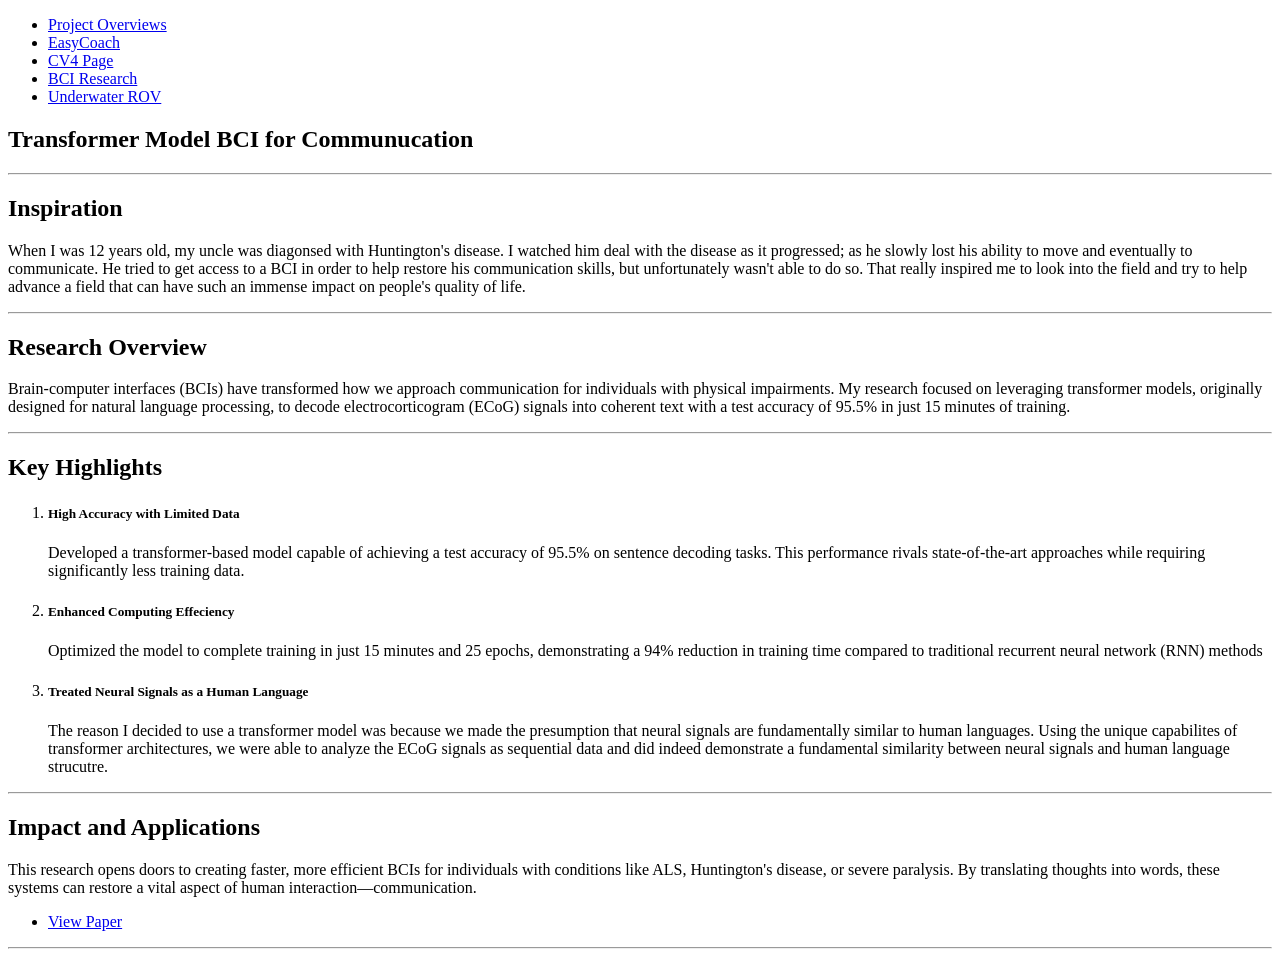
==== BCI.html @ 6c1e5b0b "Add EasyCoach project page and feature on portfolio - New EasyCoach.html with project detail (AI sea" ====
<!DOCTYPE HTML>
<!--
	Massively by HTML5 UP
	html5up.net | @ajlkn
	Free for personal and commercial use under the CCA 3.0 license (html5up.net/license)
-->
<html>
	<head>
		<title>Elements Reference</title>
		<meta charset="utf-8" />
		<meta name="viewport" content="width=device-width, initial-scale=1, user-scalable=no" />
		<link rel="stylesheet" href="assets/css/main.css" />
		<noscript><link rel="stylesheet" href="assets/css/noscript.css" /></noscript>
	</head>
	<body class="is-preload">

		<!-- Wrapper -->
			<div id="wrapper">

				<!-- Header -->
					<header id="header">
					</header>

				<!-- Nav -->
					<nav id="nav">
						<ul class="links">
							<li><a href="index.html">Project Overviews</a></li>
							<li><a href="EasyCoach.html">EasyCoach</a></li>
							<li><a href="CV4.html">CV4 Page</a></li>
							<li class="active"><a href="BCI.html">BCI Research</a></li>
							<li><a href="UROV.html"> Underwater ROV</a></li>
						</ul>
					</nav>

				<!-- Main -->
					<div id="main">

						<!-- Post -->
							<section class="post">
								<header class="major">
									<h1>Transformer Model </b> BCI for Communucation</h1>
								</header>

								<!-- Text stuff -->
								 	<hr />
									<h2>Inspiration</h2>
									<p>When I was 12 years old, my uncle was diagonsed with Huntington's disease.  I watched him deal with the disease as it progressed;
										as he slowly lost his ability to move and eventually to communicate.  He tried to get access to a BCI in order to help restore his 
										communication skills, but unfortunately wasn't able to do so.  That really inspired me to 
										look into the field and try to help advance a field that can have such an immense impact
										on people's quality of life.  
									</p>
									<hr />
									<h2>Research Overview</h2>
									<p>Brain-computer interfaces (BCIs) have transformed how we approach communication for 
										individuals with physical impairments. My research focused on leveraging transformer 
										models, originally designed for natural language processing, to decode 
										electrocorticogram (ECoG) signals into coherent text with a test accuracy of
										 95.5% in just 15 minutes of training.</p>
									<hr />
										<h2>Key Highlights</h2>
										<ol>
											<li><h5>High Accuracy with Limited Data</h5> Developed a transformer-based model capable of achieving a test accuracy of 95.5% on sentence decoding tasks. This performance rivals state-of-the-art approaches while requiring significantly less training data. </li>
											<li><h5> Enhanced Computing Effeciency</h5> Optimized the model to complete training in just 15 minutes and 25 epochs, demonstrating a 94% reduction in training time compared to traditional recurrent neural network (RNN) methods</li>
											<li><h5>Treated Neural Signals as a Human Language</h5> The reason I decided to use a transformer model was because we made the presumption that neural signals are fundamentally similar to human languages.  Using the unique capabilites of transformer architectures, we were able to analyze the ECoG signals as sequential data and did indeed demonstrate a fundamental similarity between neural signals and human language strucutre.</li>
										</ol>
										
									<hr />
										
								<!-- Lists -->
									<h2>Impact and Applications</h2>
									This research opens doors to creating faster, more efficient BCIs for individuals with conditions like ALS, Huntington's disease, or severe paralysis. By translating thoughts into words, these systems can restore a vital aspect of human interaction—communication.
									<ul class="actions">
										<li><a href="https://drive.google.com/file/d/18fvQPgKlNnCjm6hLP7cpRO7jWf8oB6cc/view?usp=sharing" class="button.fit">View Paper</a></li>
									</ul> 

								
									<hr />



							</section>

					</div>

			</div>
			<footer id="footer">
				
			</footer>
		<!-- Scripts -->
			<script src="assets/js/jquery.min.js"></script>
			<script src="assets/js/jquery.scrollex.min.js"></script>
			<script src="assets/js/jquery.scrolly.min.js"></script>
			<script src="assets/js/browser.min.js"></script>
			<script src="assets/js/breakpoints.min.js"></script>
			<script src="assets/js/util.js"></script>
			<script src="assets/js/main.js"></script>

	</body>
</html>
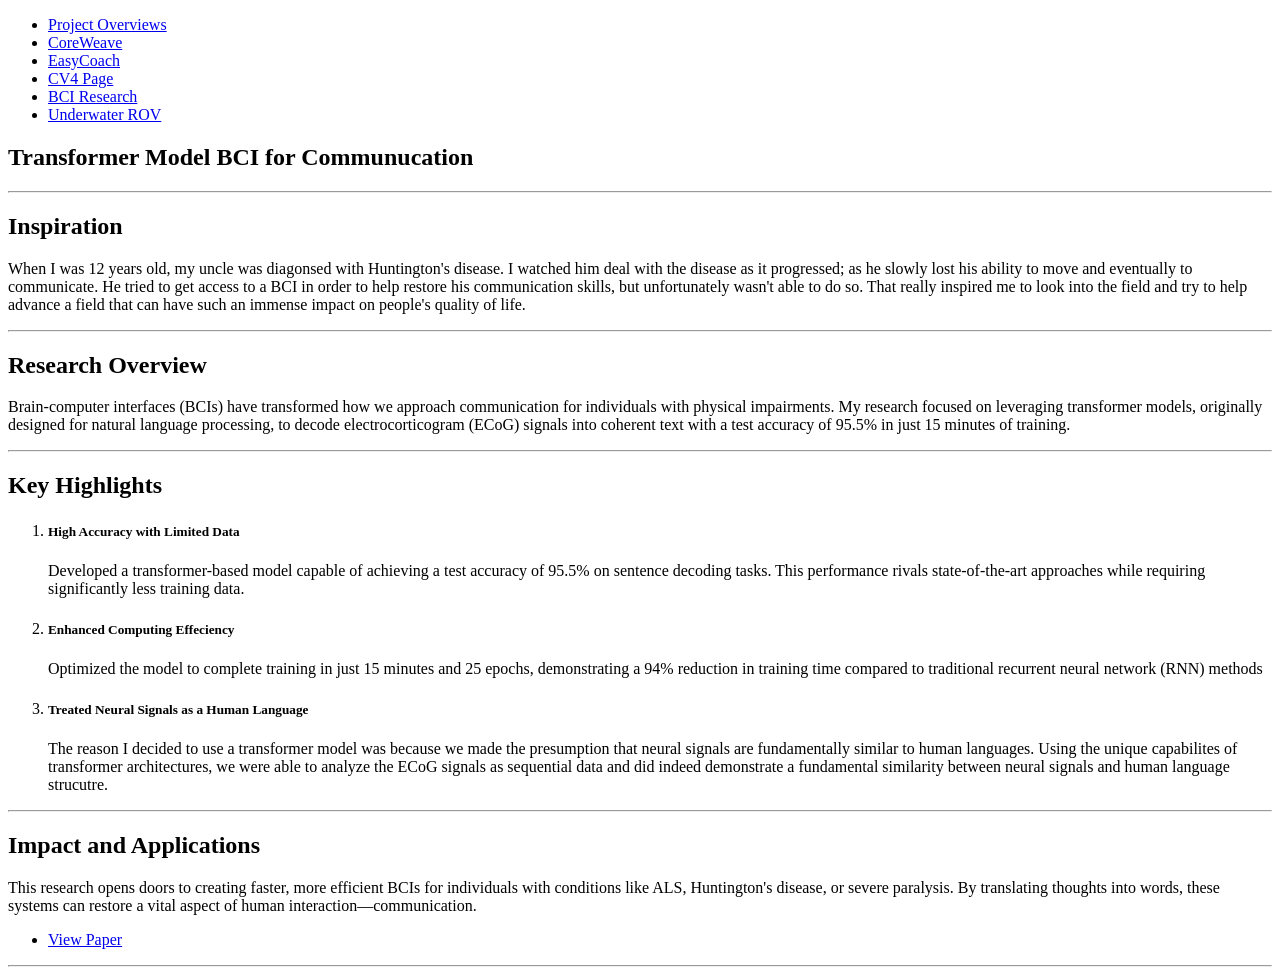
==== commit 955a0e35: "Add CoreWeave internship page, feature on portfolio, update intro Co-Authored-By: Claude Opus 5.5 (1" ====
--- a/BCI.html
+++ b/BCI.html
@@ -25,6 +25,7 @@
 					<nav id="nav">
 						<ul class="links">
 							<li><a href="index.html">Project Overviews</a></li>
+							<li><a href="CoreWeave.html">CoreWeave</a></li>
 							<li><a href="EasyCoach.html">EasyCoach</a></li>
 							<li><a href="CV4.html">CV4 Page</a></li>
 							<li class="active"><a href="BCI.html">BCI Research</a></li>
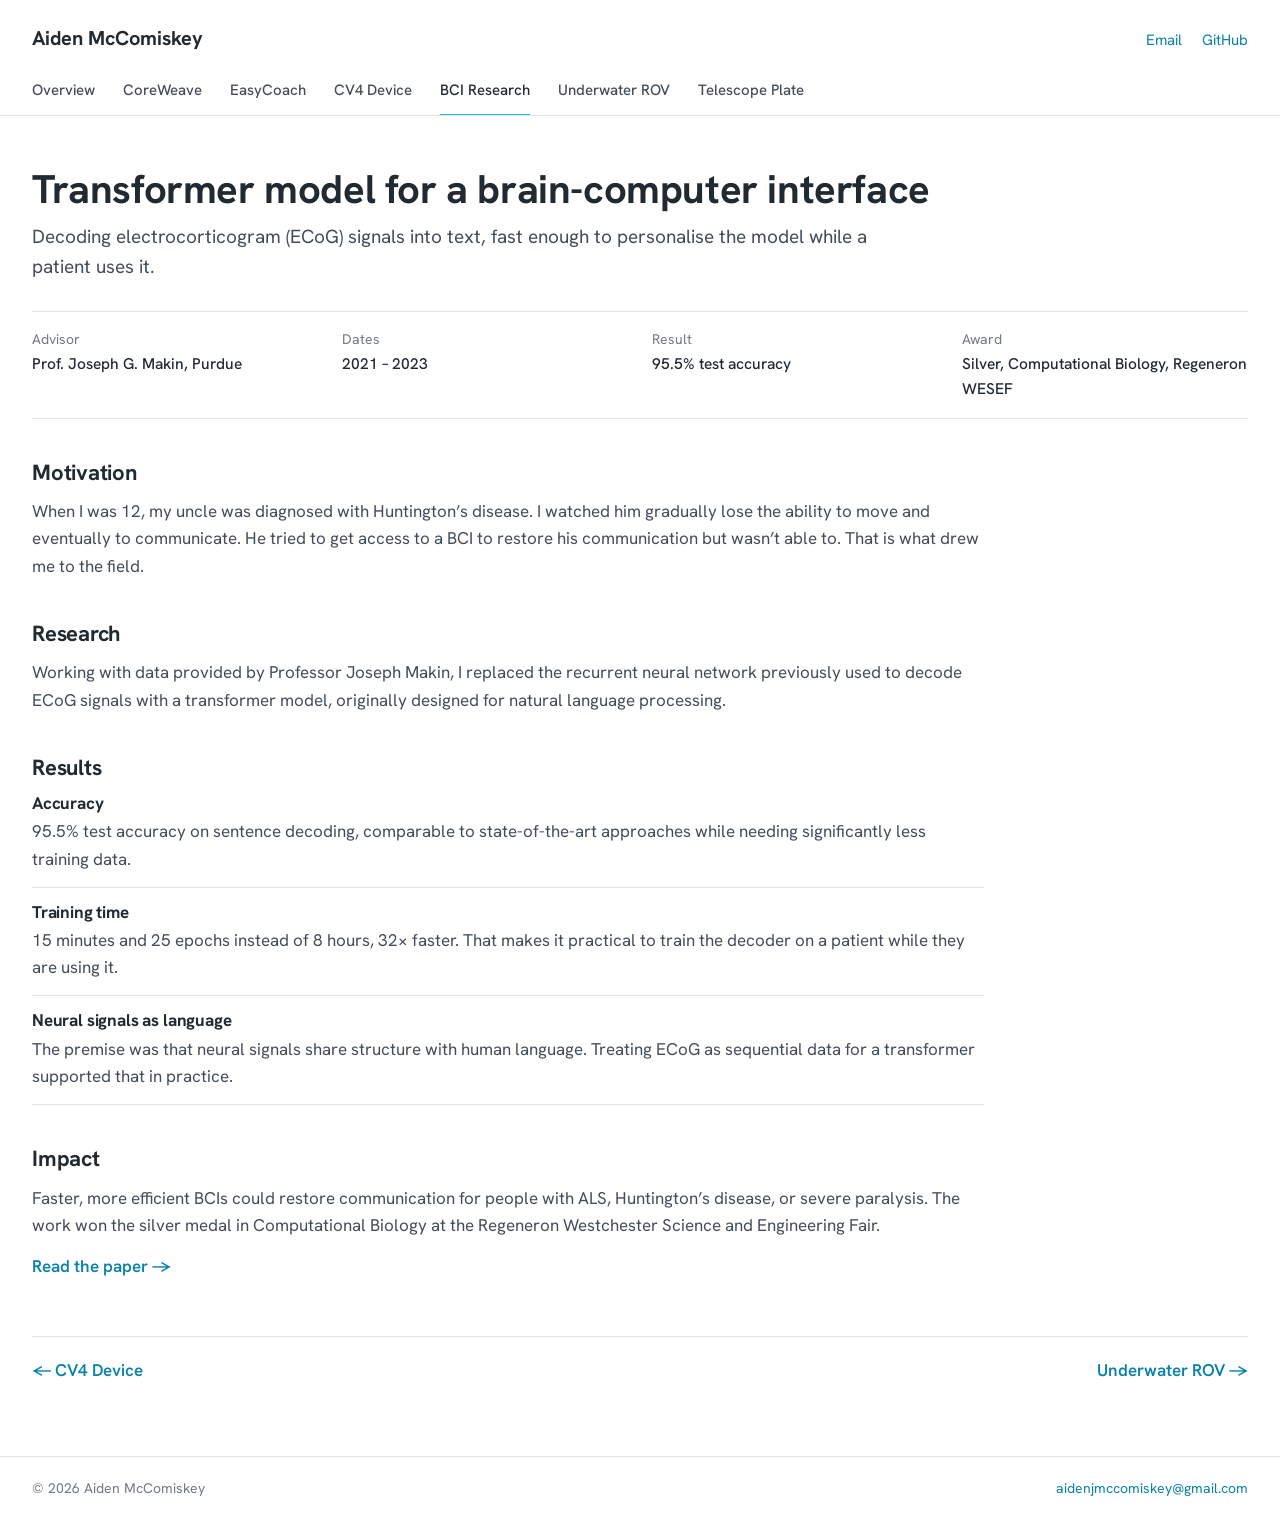
==== commit 32bdc51a: "Redesign portfolio: plain tabbed layout, CoreWeave page, telescope page Replaces the HTML5 UP templa" ====
--- a/BCI.html
+++ b/BCI.html
@@ -1,101 +1,91 @@
-<!DOCTYPE HTML>
-<!--
-	Massively by HTML5 UP
-	html5up.net | @ajlkn
-	Free for personal and commercial use under the CCA 3.0 license (html5up.net/license)
--->
-<html>
-	<head>
-		<title>Elements Reference</title>
-		<meta charset="utf-8" />
-		<meta name="viewport" content="width=device-width, initial-scale=1, user-scalable=no" />
-		<link rel="stylesheet" href="assets/css/main.css" />
-		<noscript><link rel="stylesheet" href="assets/css/noscript.css" /></noscript>
-	</head>
-	<body class="is-preload">
-
-		<!-- Wrapper -->
-			<div id="wrapper">
-
-				<!-- Header -->
-					<header id="header">
-					</header>
-
-				<!-- Nav -->
-					<nav id="nav">
-						<ul class="links">
-							<li><a href="index.html">Project Overviews</a></li>
-							<li><a href="CoreWeave.html">CoreWeave</a></li>
-							<li><a href="EasyCoach.html">EasyCoach</a></li>
-							<li><a href="CV4.html">CV4 Page</a></li>
-							<li class="active"><a href="BCI.html">BCI Research</a></li>
-							<li><a href="UROV.html"> Underwater ROV</a></li>
-						</ul>
-					</nav>
-
-				<!-- Main -->
-					<div id="main">
-
-						<!-- Post -->
-							<section class="post">
-								<header class="major">
-									<h1>Transformer Model </b> BCI for Communucation</h1>
-								</header>
-
-								<!-- Text stuff -->
-								 	<hr />
-									<h2>Inspiration</h2>
-									<p>When I was 12 years old, my uncle was diagonsed with Huntington's disease.  I watched him deal with the disease as it progressed;
-										as he slowly lost his ability to move and eventually to communicate.  He tried to get access to a BCI in order to help restore his 
-										communication skills, but unfortunately wasn't able to do so.  That really inspired me to 
-										look into the field and try to help advance a field that can have such an immense impact
-										on people's quality of life.  
-									</p>
-									<hr />
-									<h2>Research Overview</h2>
-									<p>Brain-computer interfaces (BCIs) have transformed how we approach communication for 
-										individuals with physical impairments. My research focused on leveraging transformer 
-										models, originally designed for natural language processing, to decode 
-										electrocorticogram (ECoG) signals into coherent text with a test accuracy of
-										 95.5% in just 15 minutes of training.</p>
-									<hr />
-										<h2>Key Highlights</h2>
-										<ol>
-											<li><h5>High Accuracy with Limited Data</h5> Developed a transformer-based model capable of achieving a test accuracy of 95.5% on sentence decoding tasks. This performance rivals state-of-the-art approaches while requiring significantly less training data. </li>
-											<li><h5> Enhanced Computing Effeciency</h5> Optimized the model to complete training in just 15 minutes and 25 epochs, demonstrating a 94% reduction in training time compared to traditional recurrent neural network (RNN) methods</li>
-											<li><h5>Treated Neural Signals as a Human Language</h5> The reason I decided to use a transformer model was because we made the presumption that neural signals are fundamentally similar to human languages.  Using the unique capabilites of transformer architectures, we were able to analyze the ECoG signals as sequential data and did indeed demonstrate a fundamental similarity between neural signals and human language strucutre.</li>
-										</ol>
-										
-									<hr />
-										
-								<!-- Lists -->
-									<h2>Impact and Applications</h2>
-									This research opens doors to creating faster, more efficient BCIs for individuals with conditions like ALS, Huntington's disease, or severe paralysis. By translating thoughts into words, these systems can restore a vital aspect of human interaction—communication.
-									<ul class="actions">
-										<li><a href="https://drive.google.com/file/d/18fvQPgKlNnCjm6hLP7cpRO7jWf8oB6cc/view?usp=sharing" class="button.fit">View Paper</a></li>
-									</ul> 
-
-								
-									<hr />
-
-
-
-							</section>
-
-					</div>
-
-			</div>
-			<footer id="footer">
-				
-			</footer>
-		<!-- Scripts -->
-			<script src="assets/js/jquery.min.js"></script>
-			<script src="assets/js/jquery.scrollex.min.js"></script>
-			<script src="assets/js/jquery.scrolly.min.js"></script>
-			<script src="assets/js/browser.min.js"></script>
-			<script src="assets/js/breakpoints.min.js"></script>
-			<script src="assets/js/util.js"></script>
-			<script src="assets/js/main.js"></script>
-
-	</body>
-</html>+<!DOCTYPE html>
+<html lang="en">
+<head>
+	<meta charset="utf-8" />
+	<meta name="viewport" content="width=device-width, initial-scale=1" />
+	<title>BCI Research — Aiden McComiskey</title>
+	<meta name="description" content="Transformer model decoding ECoG neural signals to text. Research with Prof. Joseph Makin, Purdue." />
+	<link rel="preconnect" href="https://fonts.googleapis.com" />
+	<link rel="preconnect" href="https://fonts.gstatic.com" crossorigin />
+	<link href="https://fonts.googleapis.com/css2?family=Hanken+Grotesk:wght@400;500;600;700&display=swap" rel="stylesheet" />
+	<link rel="stylesheet" href="assets/css/site.css" />
+</head>
+<body>
+
+	<header class="site-header">
+		<div class="wrap">
+			<div class="top">
+				<a class="site-name" href="index.html">Aiden McComiskey</a>
+				<div class="site-contact">
+					<a href="mailto:aidenjmccomiskey@gmail.com">Email</a>
+					<a href="https://github.com/AanAillen">GitHub</a>
+				</div>
+			</div>
+			<nav class="tabs" aria-label="Pages">
+				<a href="index.html">Overview</a>
+				<a href="CoreWeave.html">CoreWeave</a>
+				<a href="EasyCoach.html">EasyCoach</a>
+				<a href="CV4.html">CV4 Device</a>
+				<a href="BCI.html" aria-current="page">BCI Research</a>
+				<a href="UROV.html">Underwater ROV</a>
+				<a href="Telescope.html">Telescope Plate</a>
+			</nav>
+		</div>
+	</header>
+
+	<main>
+		<div class="wrap">
+			<section class="page-title">
+				<h1>Transformer model for a brain-computer interface</h1>
+				<p class="sub">Decoding electrocorticogram (ECoG) signals into text, fast enough to personalise the model while a patient uses it.</p>
+			</section>
+
+			<dl class="summary">
+				<div><dt>Advisor</dt><dd>Prof. Joseph G. Makin, Purdue</dd></div>
+				<div><dt>Dates</dt><dd>2021 &ndash; 2023</dd></div>
+				<div><dt>Result</dt><dd>95.5% test accuracy</dd></div>
+				<div><dt>Award</dt><dd>Silver, Computational Biology, Regeneron WESEF</dd></div>
+			</dl>
+
+			<article class="article">
+				<section>
+					<h2>Motivation</h2>
+					<p>When I was 12, my uncle was diagnosed with Huntington&rsquo;s disease. I watched him gradually lose the ability to move and eventually to communicate. He tried to get access to a BCI to restore his communication but wasn&rsquo;t able to. That is what drew me to the field.</p>
+				</section>
+
+				<section>
+					<h2>Research</h2>
+					<p>Working with data provided by Professor Joseph Makin, I replaced the recurrent neural network previously used to decode ECoG signals with a transformer model, originally designed for natural language processing.</p>
+				</section>
+
+				<section>
+					<h2>Results</h2>
+					<ul class="list">
+						<li><h3>Accuracy</h3><p>95.5% test accuracy on sentence decoding, comparable to state-of-the-art approaches while needing significantly less training data.</p></li>
+						<li><h3>Training time</h3><p>15 minutes and 25 epochs instead of 8 hours, 32&times; faster. That makes it practical to train the decoder on a patient while they are using it.</p></li>
+						<li><h3>Neural signals as language</h3><p>The premise was that neural signals share structure with human language. Treating ECoG as sequential data for a transformer supported that in practice.</p></li>
+					</ul>
+				</section>
+
+				<section>
+					<h2>Impact</h2>
+					<p>Faster, more efficient BCIs could restore communication for people with ALS, Huntington&rsquo;s disease, or severe paralysis. The work won the silver medal in Computational Biology at the Regeneron Westchester Science and Engineering Fair.</p>
+					<p><a class="link-out" href="https://drive.google.com/file/d/18fvQPgKlNnCjm6hLP7cpRO7jWf8oB6cc/view?usp=sharing">Read the paper &rarr;</a></p>
+				</section>
+			</article>
+			<nav class="pager" aria-label="Pages">
+				<a href="CV4.html">&larr; CV4 Device</a>
+				<a href="UROV.html">Underwater ROV &rarr;</a>
+			</nav>
+		</div>
+	</main>
+
+	<footer class="site-footer">
+		<div class="wrap">
+			<span>&copy; 2026 Aiden McComiskey</span>
+			<a href="mailto:aidenjmccomiskey@gmail.com">aidenjmccomiskey@gmail.com</a>
+		</div>
+	</footer>
+
+</body>
+</html>
--- a/assets/css/site.css
+++ b/assets/css/site.css
@@ -0,0 +1,180 @@
+/* Aiden McComiskey — portfolio */
+
+:root {
+	--bg: #ffffff;
+	--bg-alt: #f5f5f5;
+	--ink: #212931;
+	--ink-2: #444d57;
+	--muted: #717981;
+	--rule: #e3e3e3;
+	--accent: #18bfef;
+	--accent-text: #0a82a8;
+
+	--font: "Hanken Grotesk", "Helvetica Neue", Arial, sans-serif;
+	--wrap: 1280px;
+	--gutter: clamp(16px, 4vw, 32px);
+}
+
+*, *::before, *::after { box-sizing: border-box; }
+
+html { -webkit-text-size-adjust: 100%; }
+
+body {
+	margin: 0;
+	background: var(--bg);
+	color: var(--ink);
+	font-family: var(--font);
+	font-size: 17px;
+	line-height: 1.6;
+	-webkit-font-smoothing: antialiased;
+}
+
+img { max-width: 100%; display: block; }
+
+a { color: var(--accent-text); text-decoration: none; }
+a:hover { text-decoration: underline; text-underline-offset: 3px; }
+
+:focus-visible { outline: 2px solid var(--accent); outline-offset: 2px; }
+
+h1, h2, h3 { color: var(--ink); line-height: 1.25; letter-spacing: -0.01em; }
+
+.wrap { max-width: var(--wrap); margin: 0 auto; padding: 0 var(--gutter); }
+
+/* ---------- Header + tabs ---------- */
+
+.site-header { border-bottom: 1px solid var(--rule); }
+.site-header .top {
+	display: flex;
+	justify-content: space-between;
+	align-items: baseline;
+	flex-wrap: wrap;
+	gap: 4px 24px;
+	padding-top: 22px;
+	padding-bottom: 14px;
+}
+.site-name { font-size: 20px; font-weight: 700; color: var(--ink); }
+.site-name:hover { text-decoration: none; }
+.site-contact { display: flex; gap: 20px; font-size: 15px; }
+
+.tabs {
+	display: flex;
+	gap: 28px;
+	overflow-x: auto;
+	scrollbar-width: none;
+	-webkit-overflow-scrolling: touch;
+}
+.tabs::-webkit-scrollbar { display: none; }
+.tabs a {
+	flex: none;
+	padding: 10px 0 12px;
+	font-size: 15px;
+	font-weight: 500;
+	color: var(--ink-2);
+	border-bottom: 2px solid transparent;
+	margin-bottom: -1px;
+}
+.tabs a:hover { color: var(--ink); text-decoration: none; border-bottom-color: var(--rule); }
+.tabs a[aria-current="page"] { color: var(--ink); border-bottom-color: var(--accent); }
+
+/* ---------- Page body ---------- */
+
+main { padding: 48px 0 72px; }
+
+.intro h1 { font-size: clamp(32px, 4.5vw, 44px); margin: 0 0 12px; font-weight: 700; }
+.intro p { font-size: 19px; color: var(--ink-2); max-width: 44em; margin: 0; }
+
+.block { margin-top: 56px; }
+.block > h2 {
+	font-size: 22px;
+	font-weight: 700;
+	margin: 0 0 4px;
+	padding-bottom: 10px;
+	border-bottom: 1px solid var(--ink);
+}
+
+/* Experience entries */
+.entry { padding: 24px 0; border-bottom: 1px solid var(--rule); }
+.entry-head { display: flex; justify-content: space-between; align-items: baseline; flex-wrap: wrap; gap: 4px 16px; }
+.entry h3 { font-size: 21px; margin: 0; font-weight: 700; }
+.entry h3 a { color: var(--ink); }
+.entry .dates { color: var(--muted); font-size: 15px; white-space: nowrap; }
+.entry .role { color: var(--ink-2); font-weight: 500; margin: 2px 0 10px; }
+.entry p { margin: 0 0 10px; color: var(--ink-2); max-width: 60em; }
+.more { font-weight: 600; font-size: 15px; }
+
+/* Project grid */
+.grid { display: grid; grid-template-columns: 1fr 1fr; gap: 20px; margin-top: 24px; }
+.item {
+	display: flex;
+	flex-direction: column;
+	border: 1px solid var(--rule);
+	border-radius: 4px;
+	padding: 22px 24px;
+	color: inherit;
+	transition: border-color .15s;
+}
+.item:hover { border-color: var(--muted); text-decoration: none; }
+.item .meta { font-size: 14px; color: var(--muted); }
+.item h3 { font-size: 19px; margin: 4px 0 8px; font-weight: 700; }
+.item p { margin: 0 0 14px; color: var(--ink-2); font-size: 16px; }
+.item .more { margin-top: auto; color: var(--accent-text); }
+.item:hover .more { text-decoration: underline; text-underline-offset: 3px; }
+@media (max-width: 720px) { .grid { grid-template-columns: 1fr; } }
+
+/* Background facts */
+.facts { margin: 0; }
+.facts > div { display: grid; grid-template-columns: 180px 1fr; gap: 16px; padding: 12px 0; border-bottom: 1px solid var(--rule); }
+.facts dt { color: var(--muted); font-size: 15px; }
+.facts dd { margin: 0; }
+@media (max-width: 560px) { .facts > div { grid-template-columns: 1fr; gap: 2px; } }
+
+/* ---------- Detail pages ---------- */
+
+.page-title h1 { font-size: clamp(30px, 4vw, 40px); margin: 0 0 8px; font-weight: 700; }
+.page-title .sub { font-size: 19px; color: var(--ink-2); margin: 0; max-width: 44em; }
+
+.summary {
+	display: grid;
+	grid-template-columns: repeat(4, 1fr);
+	gap: 16px 24px;
+	margin: 28px 0 0;
+	padding: 16px 0;
+	border-top: 1px solid var(--rule);
+	border-bottom: 1px solid var(--rule);
+}
+.summary dt { font-size: 14px; color: var(--muted); }
+.summary dd { margin: 2px 0 0; font-size: 15.5px; font-weight: 500; }
+@media (max-width: 720px) { .summary { grid-template-columns: 1fr 1fr; } }
+
+.article { max-width: 56em; }
+.article section { margin-top: 40px; }
+.article h2 { font-size: 22px; font-weight: 700; margin: 0 0 12px; }
+.article h3 { font-size: 17px; font-weight: 700; margin: 0 0 4px; }
+.article p { margin: 0 0 14px; color: var(--ink-2); }
+.article ol, .article ul { margin: 0 0 14px; padding-left: 22px; color: var(--ink-2); }
+.article li { margin-bottom: 6px; }
+.article strong { color: var(--ink); }
+
+.list { list-style: none; padding: 0 !important; margin: 0; }
+.list > li { padding: 14px 0; border-bottom: 1px solid var(--rule); margin: 0; }
+.list > li:first-child { padding-top: 0; }
+.list p { margin: 0; }
+
+figure { margin: 8px 0 20px; }
+figure img { border: 1px solid var(--rule); border-radius: 4px; }
+figcaption { font-size: 14px; color: var(--muted); margin-top: 8px; }
+.figs { display: grid; grid-template-columns: repeat(3, 1fr); gap: 16px; }
+.figs figure { margin: 0 0 12px; }
+.figs img { aspect-ratio: 1; object-fit: cover; width: 100%; }
+@media (max-width: 560px) { .figs { grid-template-columns: 1fr; } }
+
+.note { background: var(--bg-alt); padding: 14px 18px; border-radius: 4px; color: var(--ink-2); }
+
+.link-out { font-weight: 600; }
+
+.pager { display: flex; justify-content: space-between; gap: 16px; margin-top: 56px; padding-top: 20px; border-top: 1px solid var(--rule); font-weight: 600; }
+
+/* ---------- Footer ---------- */
+
+.site-footer { border-top: 1px solid var(--rule); padding: 20px 0 32px; color: var(--muted); font-size: 14px; }
+.site-footer .wrap { display: flex; justify-content: space-between; flex-wrap: wrap; gap: 8px; }
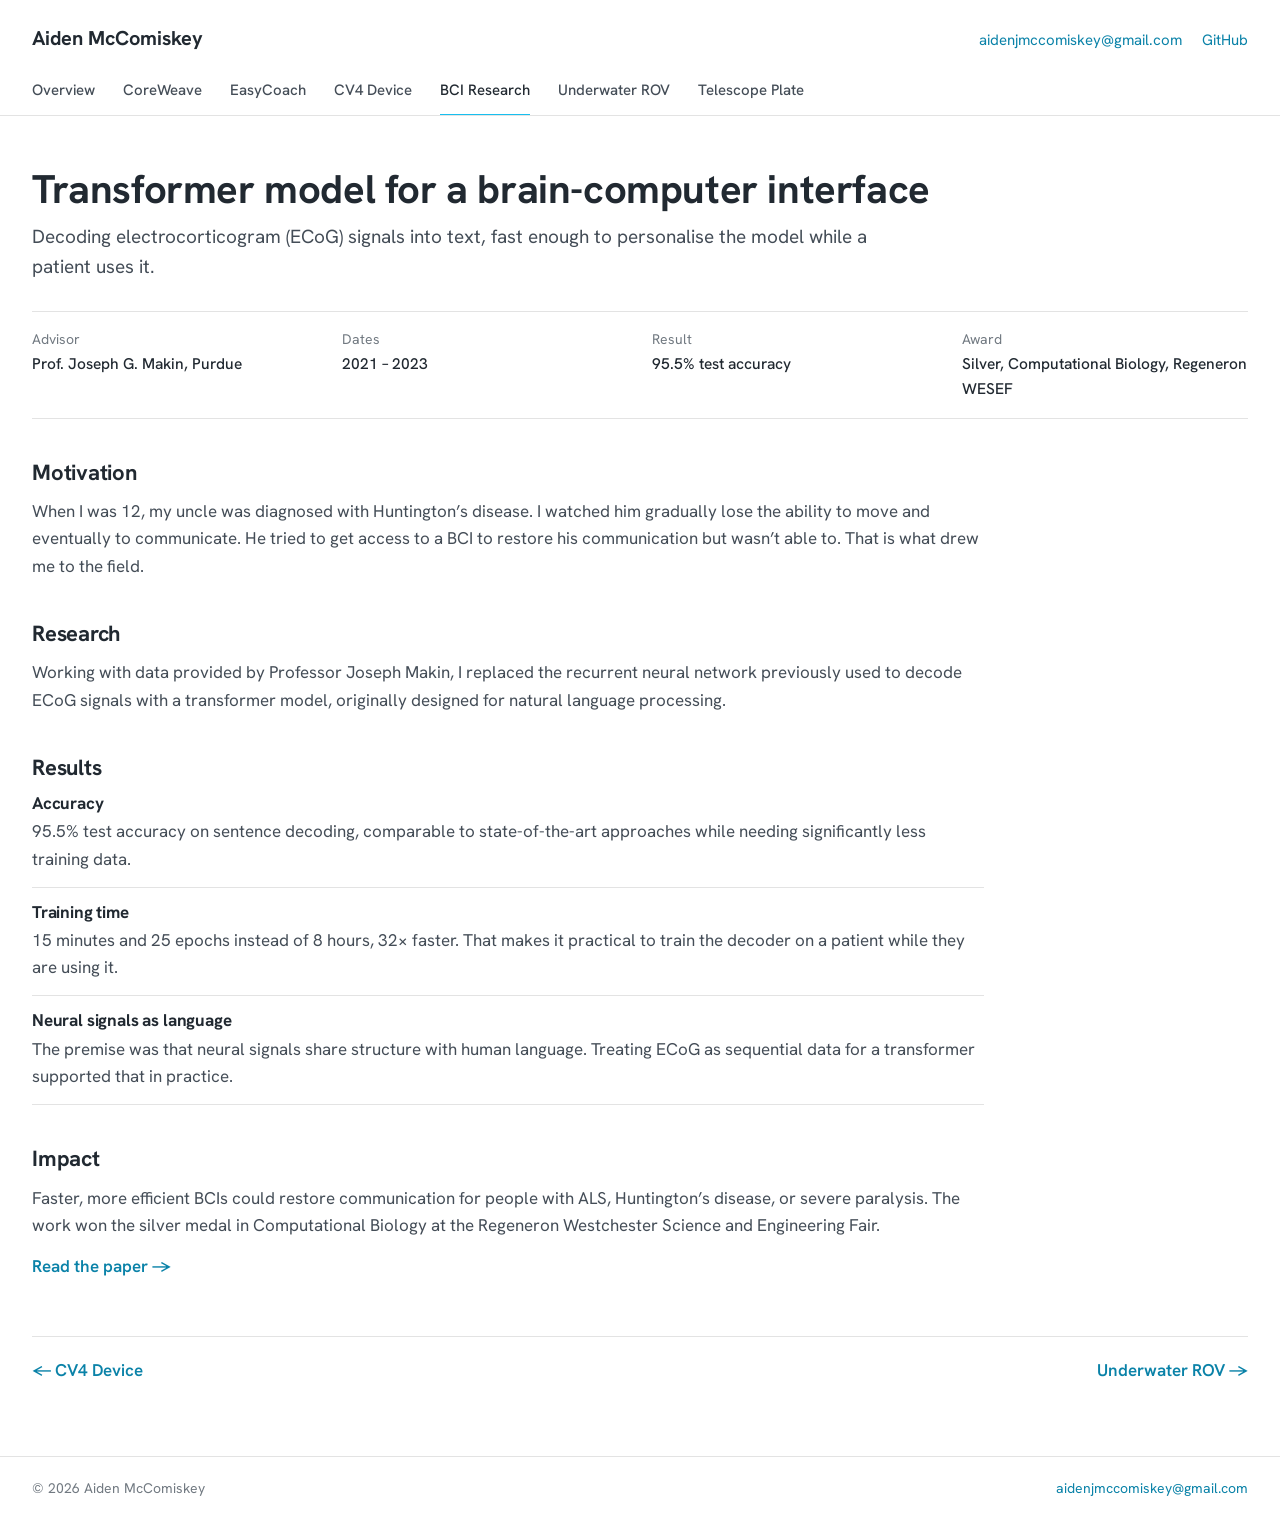
==== commit 922c7505: "Show email address in header instead of 'Email' label Co-Authored-By: Claude Opus 5.5 (1M context) <" ====
--- a/BCI.html
+++ b/BCI.html
@@ -17,7 +17,7 @@
 			<div class="top">
 				<a class="site-name" href="index.html">Aiden McComiskey</a>
 				<div class="site-contact">
-					<a href="mailto:aidenjmccomiskey@gmail.com">Email</a>
+					<a href="mailto:aidenjmccomiskey@gmail.com">aidenjmccomiskey@gmail.com</a>
 					<a href="https://github.com/AanAillen">GitHub</a>
 				</div>
 			</div>
